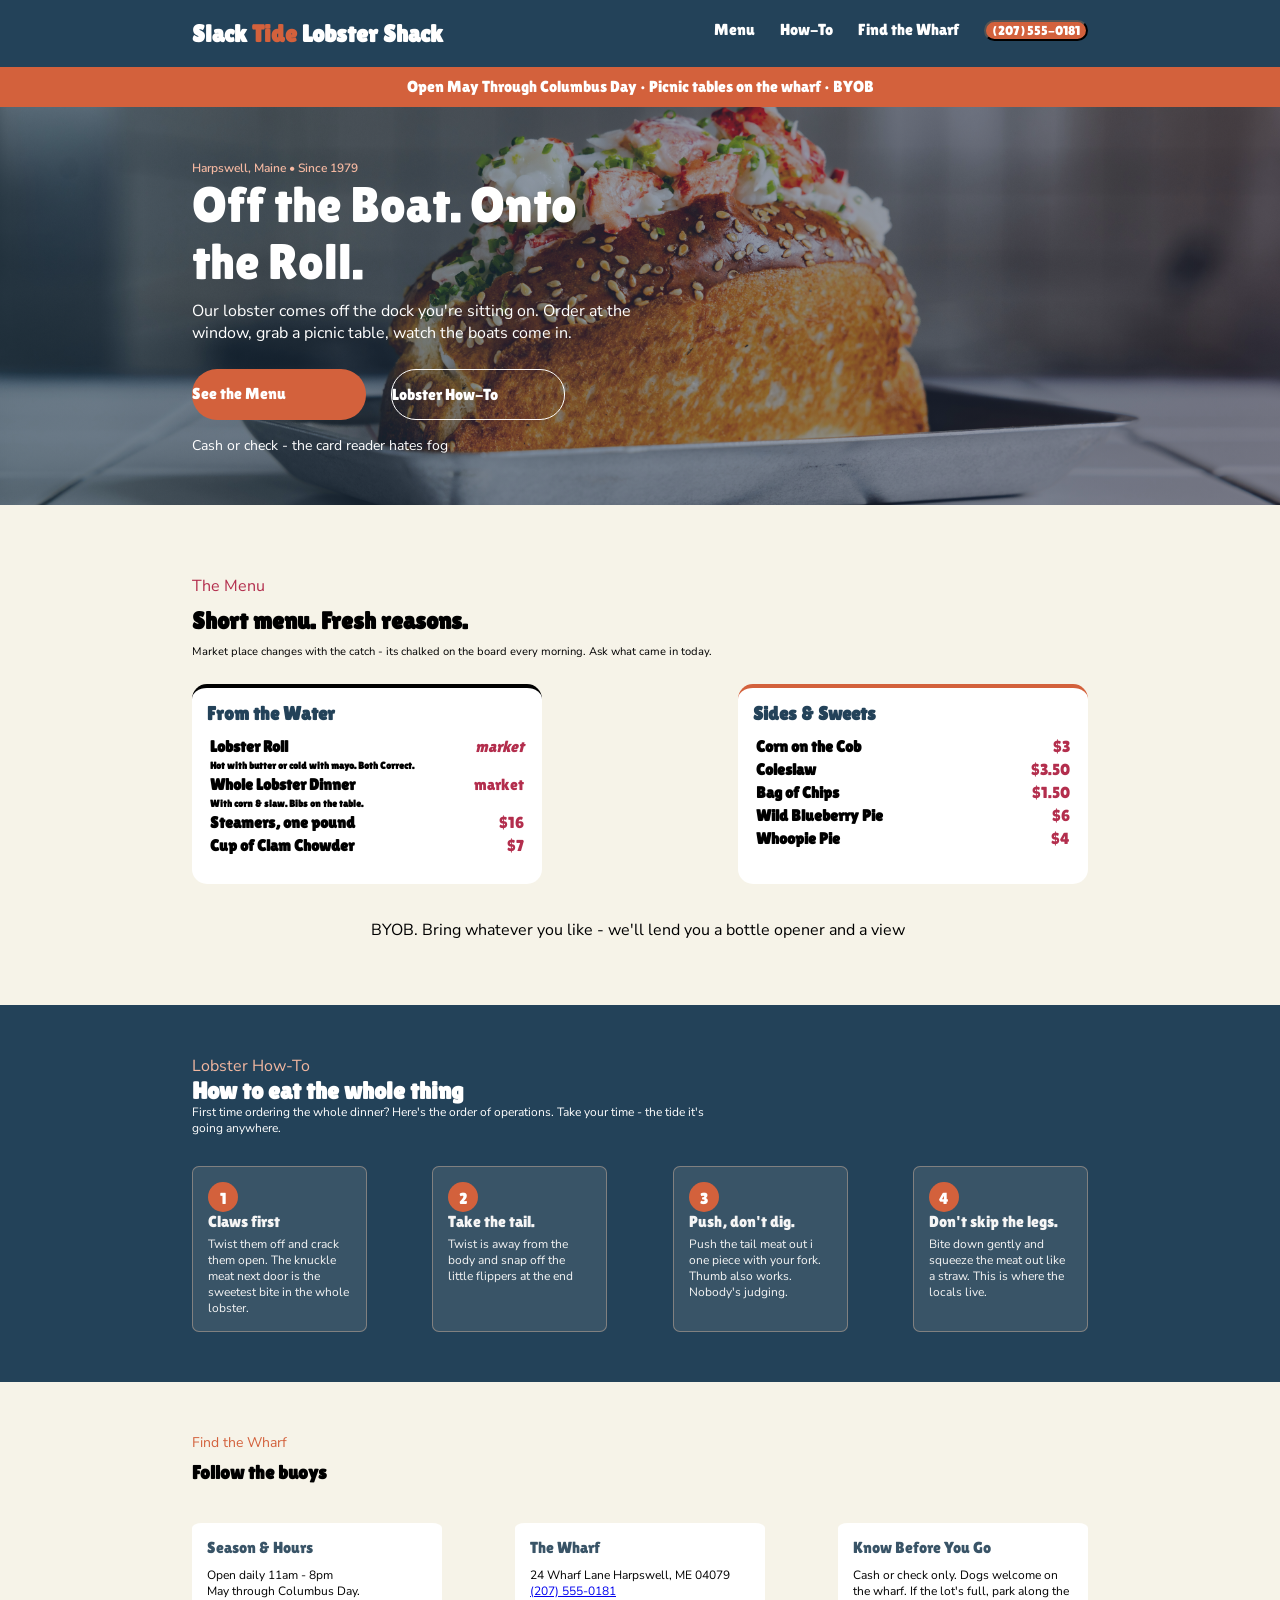
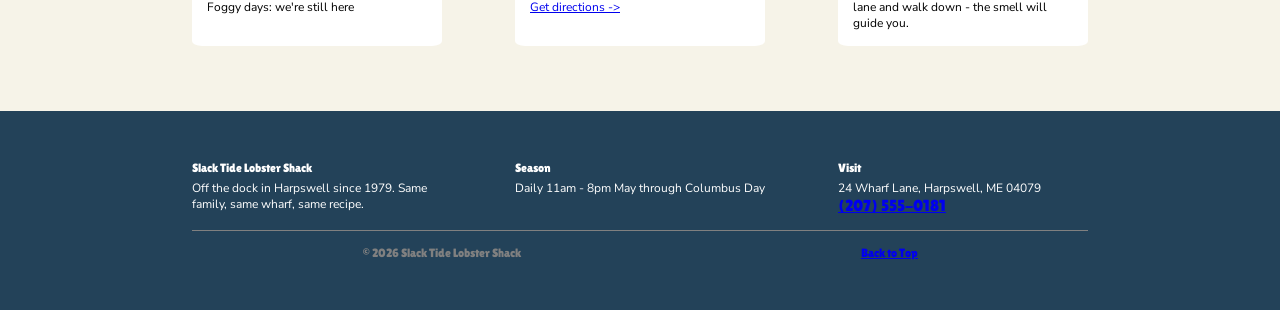
==== Projects/maine-lobster/maine-lobster.html @ f3b5e9ee "Porfolio files for netlify" ====
<!DOCTYPE html>
<html lang="en">
    <head>
        <meta charset="UTF-8">
        <meta name="viewport" content="width=device-width, initial-scale=1.0">
        <title>Slack Tide Lobster Shack</title>
        <link rel="stylesheet" href="maine-lobster.css">
        <link rel="preconnect" href="https://fonts.googleapis.com">
        <link rel="preconnect" href="https://fonts.gstatic.com" crossorigin>
        <link href="https://fonts.googleapis.com/css2?family=Lilita+One&family=Nunito:ital,wght@0,200..1000;1,200..1000&family=Oswald:wght@200..700&family=Roboto:ital,wght@0,100..900;1,100..900&family=Source+Sans+3:ital,wght@0,200..900;1,200..900&family=Titan+One&display=swap" rel="stylesheet">
        <link href="https://fonts.googleapis.com/css2?family=Lilita+One&family=Nunito+Sans:ital,opsz,wght@0,6..12,200..1000;1,6..12,200..1000&family=Nunito:ital,wght@0,200..1000;1,200..1000&family=Oswald:wght@200..700&family=Roboto:ital,wght@0,100..900;1,100..900&family=Source+Sans+3:ital,wght@0,200..900;1,200..900&family=Titan+One&display=swap" rel="stylesheet">
    </head>
    <body>
        <header>
            <section>
                <h2>Slack <span>Tide</span> Lobster Shack</h2>
                <nav>
                    <ul>
                        <li><a href="#">Menu</a></li>
                        <li><a href="#">How-To</a></li>
                        <li><a href="#">Find the Wharf</a></li>
                        <button>(207) 555-0181</button>
                    </ul>
                </nav>
            </section>
        </header>
        <section class="schedule">
            <p>Open May Through Columbus Day • Picnic tables on the wharf • BYOB</p>
        </section>
        <section class="first_section">
            <span>Harpswell, Maine • Since 1979</span>
            <h1>Off the Boat. Onto the Roll.</h1>
            <p>Our lobster comes off the dock you're sitting on. Order at the window, grab a picnic table, watch the boats come in.</p>
            <section>
                <section id="menu-button">
                    <a href="#" class="btn-link">See the Menu</a>
                </section>
                <section id="how-to-button">
                    <a href="#" class="btn-link">Lobster How-To</a>
                </section>  
            </section>          
            <span>Cash or check - the card reader hates fog</span>
        </section>
        <section class="menu">
            <span>The Menu</span>
            <h2>Short menu. Fresh reasons.</h2>
            <p>Market place changes with the catch - its chalked on the board every morning. Ask what came in today.</p>
            <section class="food">
                <section class="water">
                    <h3>From the Water</h3>
                    <table class="main-table">
                        <tbody>
                            <tr>
                                <th scope="row">Lobster Roll</th>
                                <td class="market">market</td>
                            </tr>
                            <tr class="dinner-desc">
                                <th>Hot with butter or cold with mayo. Both Correct.</th>
                            </tr>
                            <tr>
                                <th scope="row">Whole Lobster Dinner</th>
                                <td>market</td>
                            </tr>
                            <tr class="dinner-desc">
                                <th>With corn & slaw. Bibs on the table.</th>
                            </tr>
                            <tr>
                                <th scope="row">Steamers, one pound</th>
                                <td>$16</td>
                            </tr>
                            <tr>
                                <th scope="row">Cup of Clam Chowder</th>
                                <td>$7</td>
                            </tr>
                        </tbody>
                    </table>
                </section>
                <section class="sides">
                    <h3>Sides & Sweets</h3>
                    <table class="sides-table">
                        <tbody>
                            <tr>
                                <th scope="row">Corn on the Cob</th>
                                <td>$3</td>
                            </tr>
                            <tr>
                                <th scope="row">Coleslaw</th>
                                <td>$3.50</td>
                            </tr>
                            <tr>
                                <th scope="row">Bag of Chips</th>
                                <td>$1.50</td>
                            </tr>
                            <tr>
                                <th scope="row">Wild Blueberry Pie</th>
                                <td>$6</td>
                            </tr>
                            <tr>
                                <th scope="row">Whoopie Pie</th>
                                <td>$4</td>
                            </tr>
                        </tbody>
                    </table>
                </section>
            </section>
            <p>BYOB. Bring whatever you like - we'll lend you a bottle opener and a view</p>
        </section>
        <section class="how-to">
            <span>Lobster How-To</span>
            <h2>How to eat the whole thing</h2>
            <p id="first-time">First time ordering the whole dinner? Here's the order of operations. Take your time - the tide it's going anywhere.</p>
            <section class="steps">
                <section class="steps-box">
                    <section class="number">1</section>
                    <span>Claws first</span>
                    <p>Twist them off and crack them open. The knuckle meat next door is the sweetest bite in the whole lobster.</p>
                </section>
                <section class="steps-box">
                    <section class="number">2</section>
                    <span>Take the tail.</span>
                    <p>Twist is away from the body and snap off the little flippers at the end</p>
                </section>
                <section class="steps-box">
                    <section class="number">3</section>
                    <span>Push, don't dig.</span>
                    <p>Push the tail meat out i one piece with your fork. Thumb also works. Nobody's judging.</p>
                </section>
                <section class="steps-box">
                    <section class="number">4</section>
                    <span>Don't skip the legs.</span>
                    <p>Bite down gently and squeeze the meat out like a straw. This is where the locals live.</p>
                </section>
            </section>
        </section>
        <section class="find-us">
            <span id="find-wharf">Find the Wharf</span>
            <h3>Follow the buoys</h3>
            <section class="info">
                <section>
                    <span class="first-line">Season & Hours</span>
                    <span class="details">Open daily 11am - 8pm</span>
                    <span class="details">May through Columbus Day.</span>
                    <span class="details">Foggy days: we're still here</span>
                </section>
                <section id="wharf">
                    <span class="first-line">The Wharf</span>
                    <span class="details">24 Wharf Lane Harpswell, ME 04079</span>
                    <a href="tel:+12075550181" class="details">(207) 555-0181</a>
                    <a href="#" class="details">Get directions -></a>
                </section>
                <section>
                    <span class="first-line">Know Before You Go</span>
                    <p class="details">Cash or check only. Dogs welcome on the wharf. If the lot's full, park along the lane and walk down - the smell will guide you.</p>
                </section>
            </section>
        </section>
        <footer>
            <section class="footer-top">
                <section>
                    <span>Slack Tide Lobster Shack</span>
                    <p>Off the dock in Harpswell since 1979. Same family, same wharf, same recipe.</p>
                </section>
                <section>
                    <span>Season</span>
                    <span>Daily 11am - 8pm May through Columbus Day</span>
                </section>
                <section>
                    <span>Visit</span>
                    <p>24 Wharf Lane, Harpswell, ME 04079</p>
                    <a href="tel:+12075550181">(207) 555-0181</a>
                </section>
            </section>
            <section class="footer-bottom">
                <span>© 2026 Slack Tide Lobster Shack</span>
                <a href="#">Back to Top </a>
            </section>
        </footer>
    </body>
</html>
---- Projects/maine-lobster/maine-lobster.css ----
*{
    box-sizing: border-box;
    margin: 0;
    font-family: Lilita One, Nunito Sans;
    /* background: rgb(243, 248, 244); */
}

header section{
    background: rgb(35, 66, 89);
    /* border: 1px solid black; */
    display: flex;
    justify-content: space-between;
    padding: 20px;
    color: white;
    padding-left: 15%;
    padding-right: 15%;
    gap: 30px;
}

header section span{
    color: rgb(211, 97, 60);
    font-size: 13;
}

header nav ul{
    display: flex;
    gap: 25px;
    list-style: none;
}

header nav ul a{
    text-decoration: none;
}

header h2, header nav{
    /* border: 1px solid black; */
    /* align-items: center; */
    /* justify-content: center; */
}

header nav ul a{
    text-decoration: none;
    color: white;
}

header nav button{
    background: rgb(211, 97, 60);
    border-radius: 25px;
    color: white;
}


.schedule{
    background: rgb(211, 97, 60);
    height: 40px;
    text-align: center;
    justify-content: center;
    color: white;
    padding-top: 10px;
}

.first_section{
    /* border: 1px solid black; */
    height: auto;
    padding-left: 15%;
    padding-top: 50px;
    padding-bottom: 50px;
    background-image: linear-gradient(to right, rgba(35, 66, 89, 0.5), rgba(42, 44, 69, 0.5)), url('lobster-roll.jpg');
    background-size: cover;
    background-position: center;
    
}

.first_section span:first-child{
    color: rgb(244, 184, 161);
    font-family: Nunito Sans;
    font-weight: 600;
    font-size: 12px;
}

.first_section h1{
    color:white;
    width: 40%;
    font-size: 50px;
    font-weight: 100;
}

.first_section p{
    color: white;
    width: 45%;
    font-family: Nunito Sans;
    /* font-weight: 100; */
    font-size: 16px;
    padding: 10px 0px;
}

.first_section section{
    display: flex;
    /* border: 1px solid black; */
    width: 40%;
    padding: 15px 0px;
    border-radius: 25px;
    justify-content: flex-start;
    gap: 25px;
}

.first_section span:last-child{
    color: white;
    font-family: Nunito Sans;
    font-size: 14px;
}

.first_section a{
    text-decoration: none;
    color: white
}

#how-to-button{
    border: 1px solid white;
}

#menu-button{
    background-color: rgb(211, 97, 60);
}

.first_section h1, .first_section span, .first_section p, .first_section a{
    /* width: 50%; */
    /* border: 1px, solid, black; */
}

.menu{
    background: rgb(246, 243, 232);
    padding-left: 15%;
    padding-right: 15%;
    padding-bottom: 25px;
    height: 500px;
    padding-top: 70px;
}

.menu span, .menu h2, .menu p{
    padding-right: 40%;
    padding-top: 10px;
}

.menu span, .menu p{
    font-family: Nunito Sans;
}


.food{
    /* border: 1px solid black; */
    display: flex;
    flex-wrap: wrap;
    justify-content: space-between;
}

.water, .sides{
    /* border: 1px solid black; */
    /* border-radius: 4%; */
    border-radius: 15px;
    border-top: 4px solid black;
    height: 200px;
    width: 350px;
    background: white;
    margin: 25px 0px;
    padding: 15px;
    /* border-collapse: collapse; */
}

.sides{
    border-color: rgb(211, 97, 60);
}

.water h3, .sides h3{
    color: rgb(35, 66, 89)
}

td{
    color: rgb(179, 46, 77);
}

.market{
    font-style: italic;
}

.main-table, .sides-table{
        /* border: 1px solid black; */
        padding-top: 10px;
        width: 100%;
}

.dinner-desc{
    font-size: 10px;
    font-family: Nunito Sans;
}

.water th, .sides th{
    /* border: 1px solid black; */
    text-align: left;
}

.water td, .sides td{
    text-align: right;
    /* border: 1px solid black; */

}

.menu span{
    color: rgb(179, 46, 77);
}

.menu p:first-of-type{
    font-size: 11px;
}

.menu p:last-child{
    text-align: center;
    /* justify-content: center; */
    padding-right: 5px;
}

.how-to{
    background: rgb(35, 66, 89);
    height: auto;
    padding: 50px 15%;
}

.how-to span:first-child{
    color: rgb(242, 183, 160);
    font-family: Nunito Sans;
}

.how-to h2, #first-time{
    color:white;
}

#first-time{
    width: 60%;
    font-size: 12px;
    font-family: Nunito Sans;
    padding-bottom: 30px;
}


.steps{
    display: flex;
    flex-wrap: wrap;
    justify-content: space-between;
    gap: 10px;
}

.steps-box{
    border: 1px solid grey;
    width: 175px;
    height: auto;
    border-radius: 4%;
    padding: 15px;
    color: whitesmoke;
    background: rgb(57, 84, 103) ;
}

.steps-box p{
    font-size: 12px;
    padding-top: 5px;
    font-family: Nunito Sans;
}


.number{
    background: rgb(211, 97, 60);
    border-radius: 50%;
    height: 30px;
    width: 30px;
    color: white;
    padding: 7px;
    text-align: center;
    justify-content: center;
}

.find-us{
    background: rgb(246, 243, 232);
    height: auto;
    padding: 50px 15%;
}

#find-wharf{
    color: rgb(211, 97, 60);
    font-size: 14px;
    font-family: Nunito Sans;
}

.find-us h3{
    padding-top: 10px;
    padding-bottom: 25px;
}

.details{
    font-family: Nunito Sans;
    font-size: 12px;
}


.info{
    display:flex;
    flex-wrap: wrap;
    justify-content: space-between;
    padding: 15px 0;
    gap: 10px
}

.first-line{
    color: rgb(57, 84, 103);
    padding-bottom: 10px;
}

.info section{
    /* border: 1px, solid black; */
    background: white;
    border-radius: 4%;
    width: 250px;
    padding: 15px;
    display: flex;
    flex-direction: column;
}

footer{
    background: rgb(35, 66, 89);
    padding: 50px 15%;
    height: auto;
    /* justify-content: center; */
    /* align-items: center; */
}

.footer-top{
    display: flex;
    justify-content: space-between;
    border-bottom: 1px solid grey;
}

.footer-top section{
    /* border: 1px solid black; */
    width: 250px;
    display: flex;
    flex-direction: column;
    padding-bottom: 15px;
}

.footer-top section span:first-child{
    color: white;
    font-size: 12px;
    padding-bottom: 5px;
}

.footer-top p, .footer-top span:nth-child(2){
    font-family: Nunito Sans;
    font-size: 12px;
    color: white;
}

.footer-bottom{
    padding-top: 15px;
    display: flex;
    justify-content: space-around;
    color: grey;
    font-family: Nunito Sans;
    font-size: 12px;
    /* align-items: left; */
}

@media (max-width: 1200px){
    .menu{
        height: auto;
        
    }

    .first_section section{
        width: auto;
        padding: 15px 10px;
    }
}

@media (max-width: 1100px){
    .info, .footer-top{
        display:flex;
        flex-direction: column;
        gap: 10px;
    }


}

@media (max-width: 950px){

    header section{
        display: flex;
        flex-direction: column;
    }

    header section ul{
        display: flex;
        padding-left: 0px;
        
    }
}
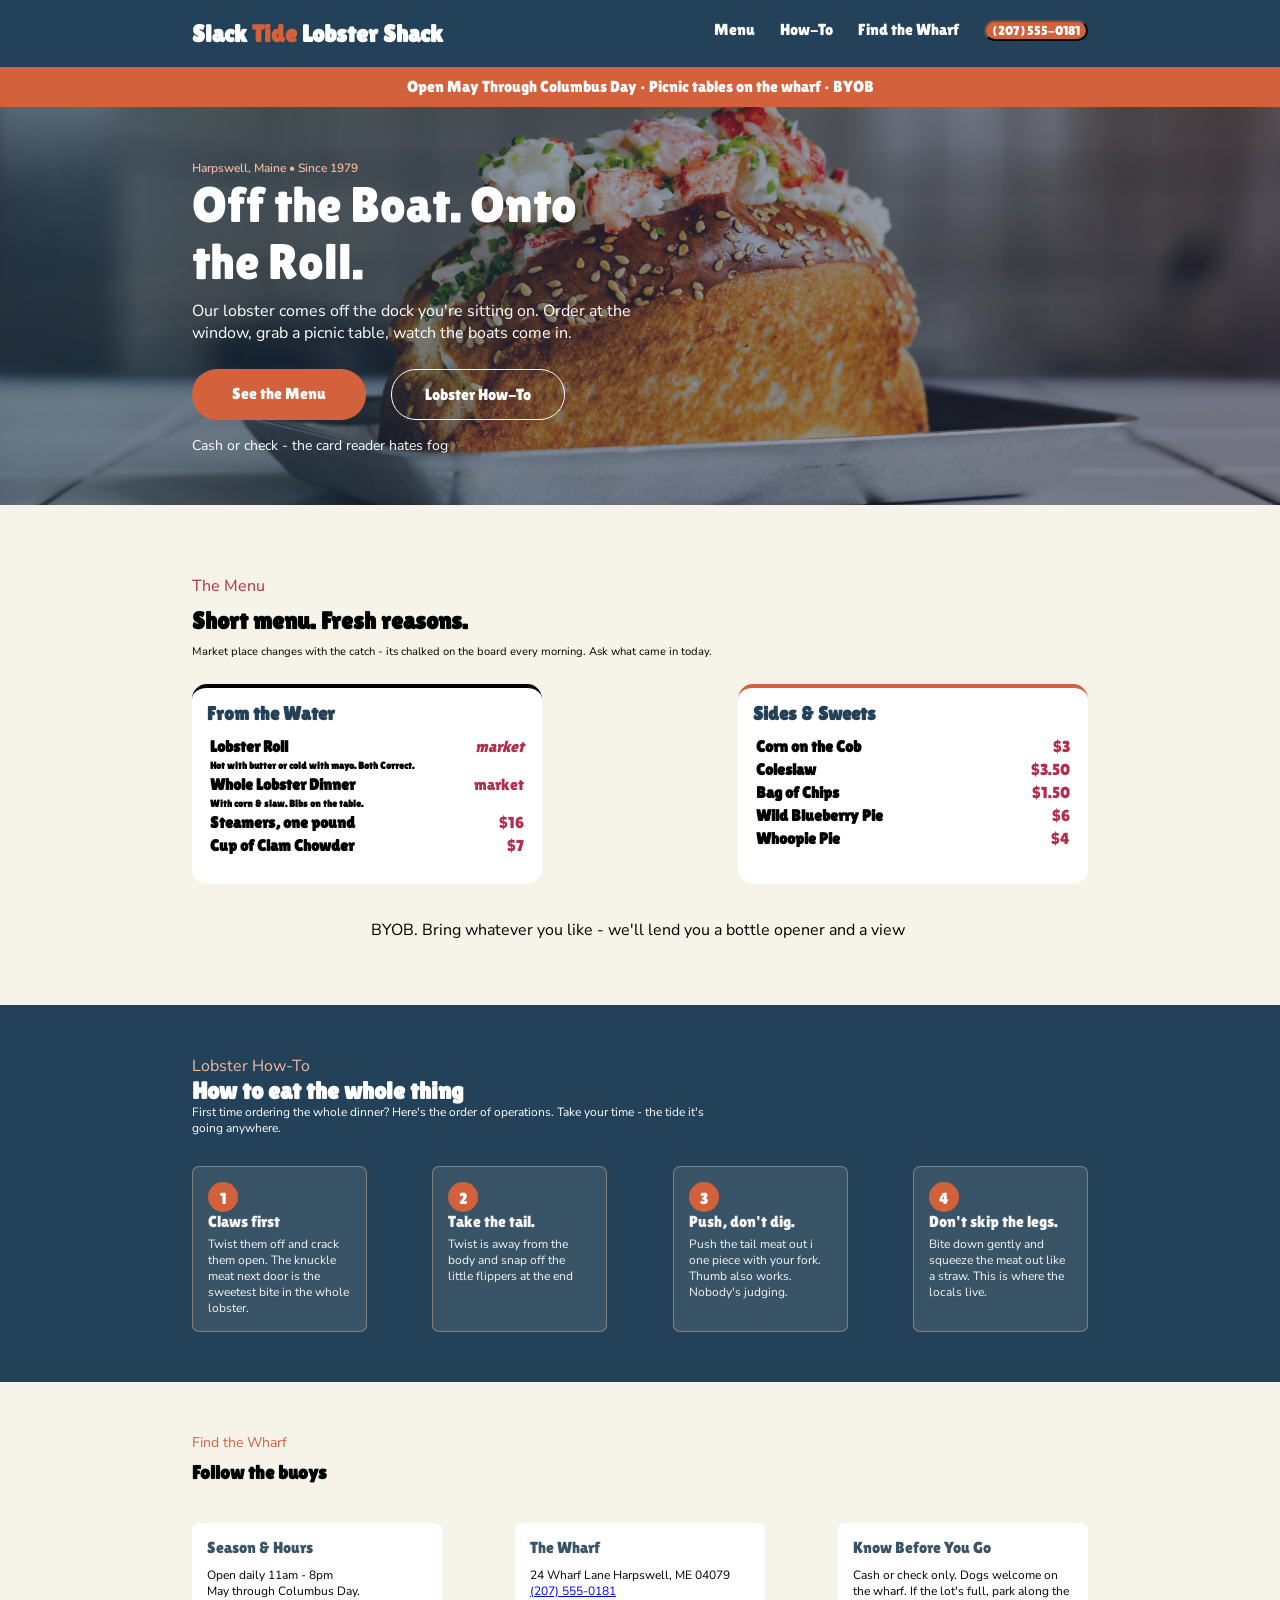
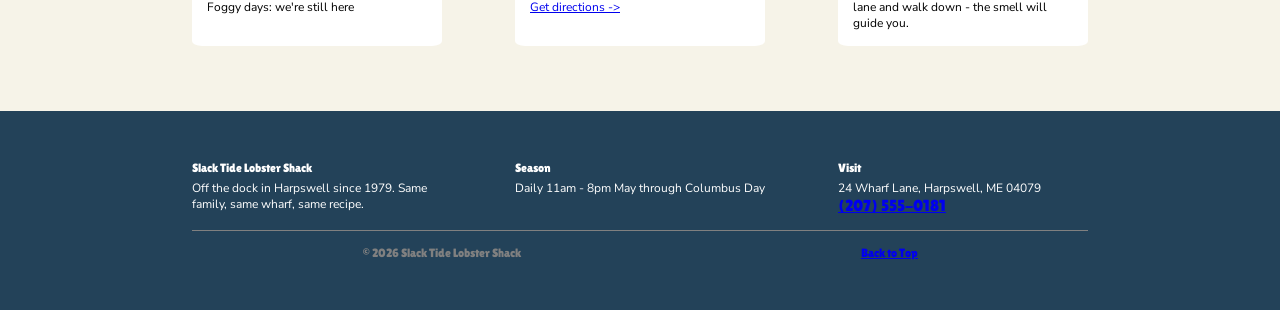
==== commit 3f752884: "Updates portfolio site (port2) and project sites" ====
--- a/Projects/maine-lobster/maine-lobster.html
+++ b/Projects/maine-lobster/maine-lobster.html
@@ -16,10 +16,10 @@
                 <h2>Slack <span>Tide</span> Lobster Shack</h2>
                 <nav>
                     <ul>
-                        <li><a href="#">Menu</a></li>
-                        <li><a href="#">How-To</a></li>
-                        <li><a href="#">Find the Wharf</a></li>
-                        <button>(207) 555-0181</button>
+                        <li><a href="#menu-section">Menu</a></li>
+                        <li><a href="#how-to-eat">How-To</a></li>
+                        <li><a href="#location">Find the Wharf</a></li>
+                        <button><a href="tel:+12075550181">(207) 555-0181</a></button>
                     </ul>
                 </nav>
             </section>
@@ -33,15 +33,15 @@
             <p>Our lobster comes off the dock you're sitting on. Order at the window, grab a picnic table, watch the boats come in.</p>
             <section>
                 <section id="menu-button">
-                    <a href="#" class="btn-link">See the Menu</a>
+                    <a href="#menu-section" class="btn-link">See the Menu</a>
                 </section>
                 <section id="how-to-button">
-                    <a href="#" class="btn-link">Lobster How-To</a>
+                    <a href="#how-to-eat" class="btn-link">Lobster How-To</a>
                 </section>  
             </section>          
             <span>Cash or check - the card reader hates fog</span>
         </section>
-        <section class="menu">
+        <section class="menu" id="menu-section">
             <span>The Menu</span>
             <h2>Short menu. Fresh reasons.</h2>
             <p>Market place changes with the catch - its chalked on the board every morning. Ask what came in today.</p>
@@ -105,7 +105,7 @@
             </section>
             <p>BYOB. Bring whatever you like - we'll lend you a bottle opener and a view</p>
         </section>
-        <section class="how-to">
+        <section class="how-to" id="how-to-eat">
             <span>Lobster How-To</span>
             <h2>How to eat the whole thing</h2>
             <p id="first-time">First time ordering the whole dinner? Here's the order of operations. Take your time - the tide it's going anywhere.</p>
@@ -132,7 +132,7 @@
                 </section>
             </section>
         </section>
-        <section class="find-us">
+        <section class="find-us" id="location">
             <span id="find-wharf">Find the Wharf</span>
             <h3>Follow the buoys</h3>
             <section class="info">
--- a/Projects/maine-lobster/maine-lobster.css
+++ b/Projects/maine-lobster/maine-lobster.css
@@ -112,15 +112,17 @@
 
 .first_section a{
     text-decoration: none;
-    color: white
+    color: white;
 }
 
 #how-to-button{
+    justify-content: center;
     border: 1px solid white;
 }
 
 #menu-button{
     background-color: rgb(211, 97, 60);
+    justify-content: center;
 }
 
 .first_section h1, .first_section span, .first_section p, .first_section a{
@@ -401,4 +403,40 @@
         padding-left: 0px;
         
     }
-}+}
+
+@media (max-width: 600px){
+    .schedule {
+        height:auto;
+        min-height: 40px;
+        padding-bottom: 10px;
+    }
+
+    .first_section h1{
+        width: 90%;
+        font-size: 32px;
+    }
+
+    .first_section p{
+        width: 90%;
+    }
+
+    .menu span, .menu h2, .menu p{
+        padding-right: 5%;
+    }
+
+    .water, .sides{
+        width: 100%;
+        height: auto;
+    }
+
+    #first-time{
+        width: 90%;
+    }
+
+    header section{
+        padding-left: 5%;
+        padding-right: 5%;
+        gap: 15px
+    }
+}
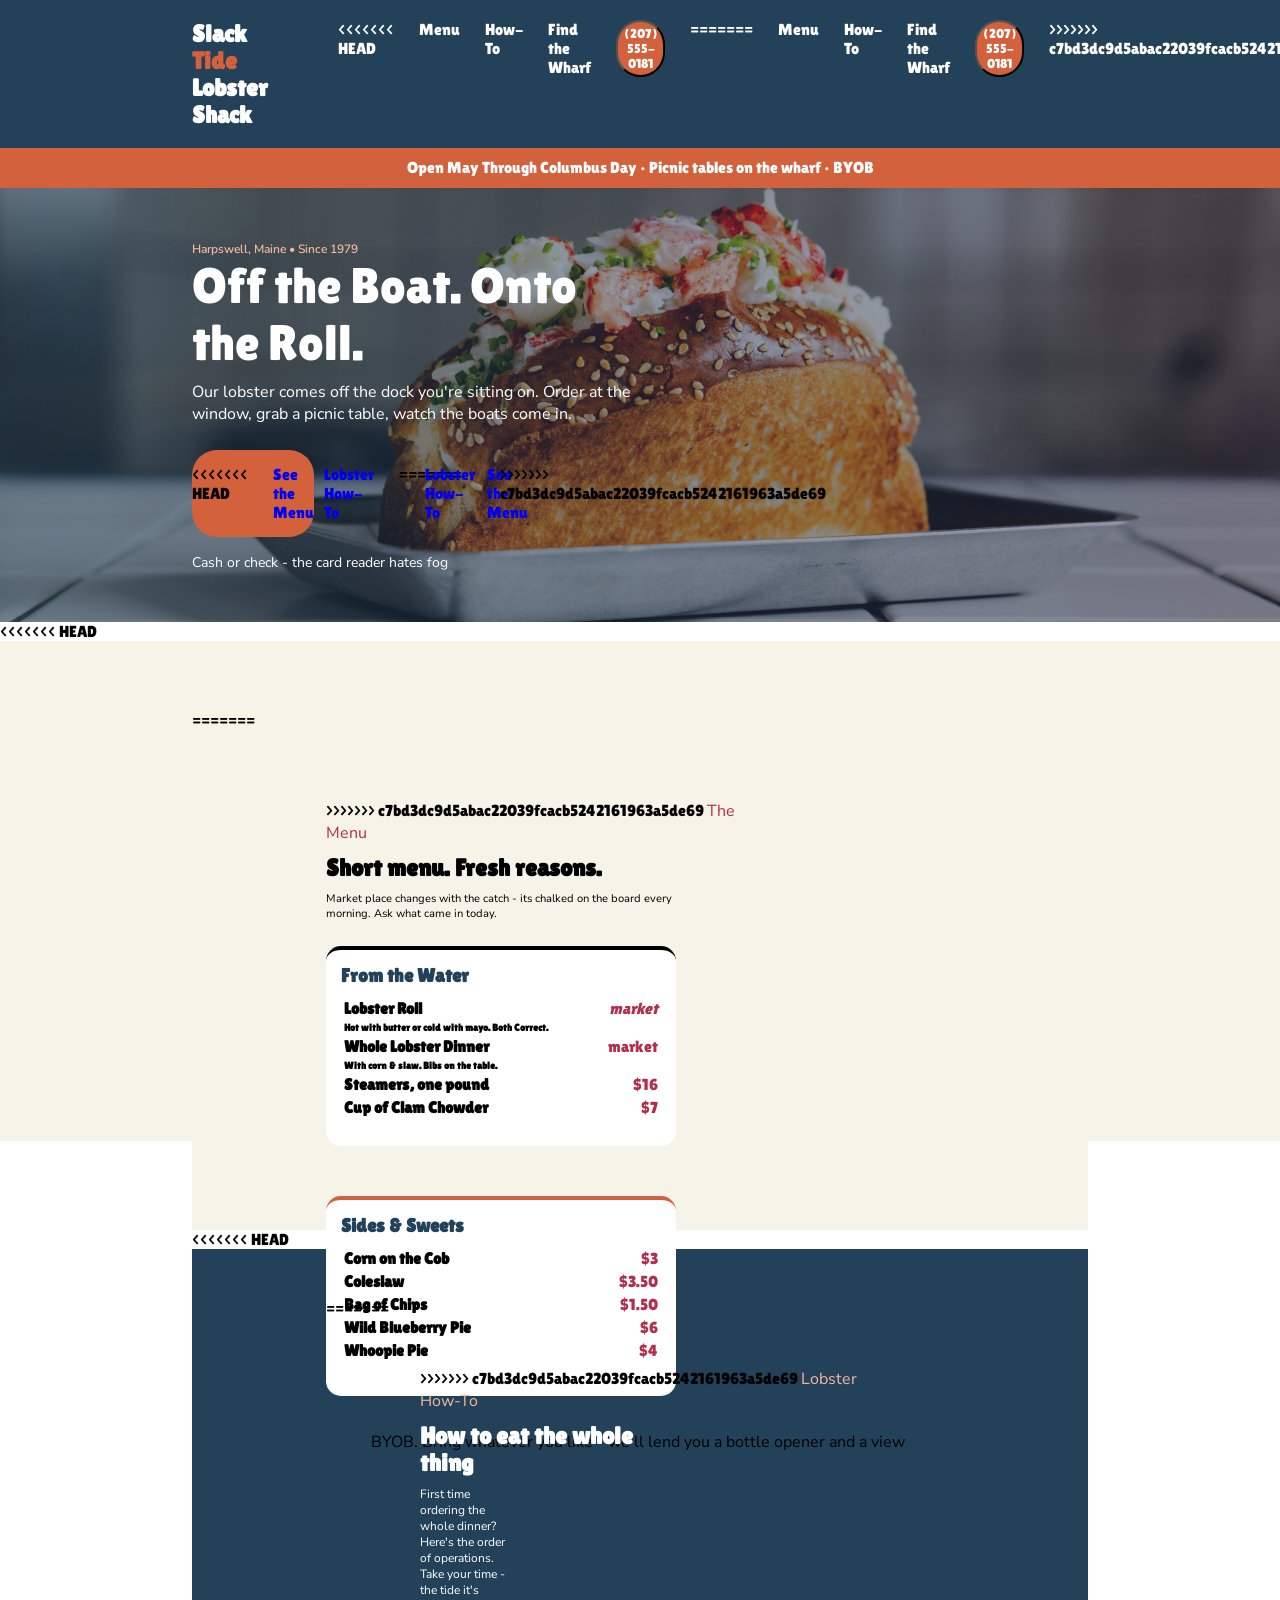
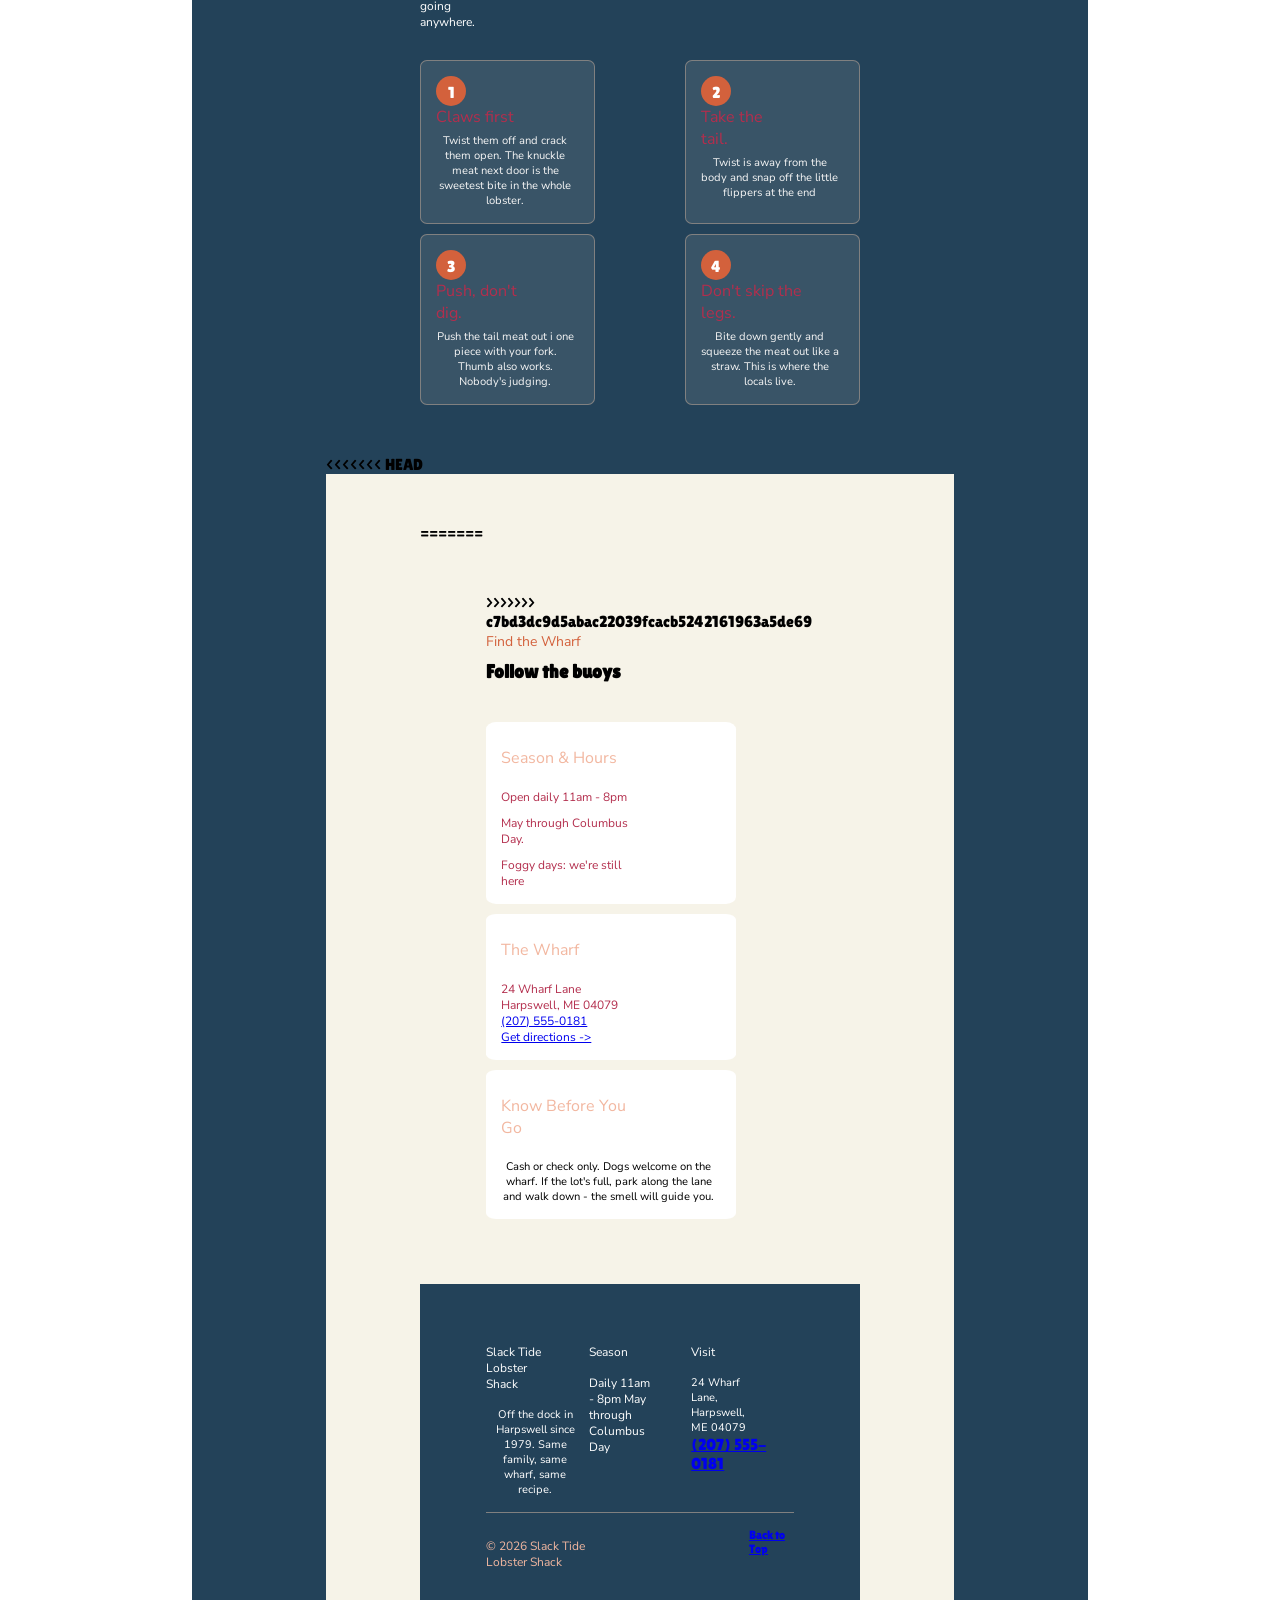
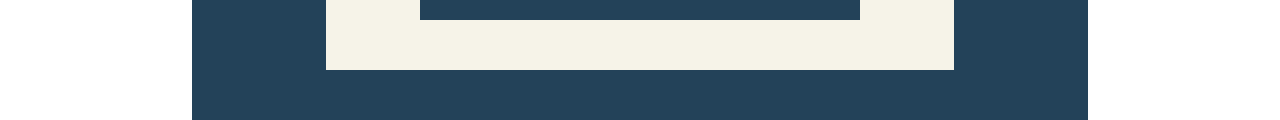
==== commit a9d8fb30: "resolve merge conflicts" ====
--- a/Projects/maine-lobster/maine-lobster.html
+++ b/Projects/maine-lobster/maine-lobster.html
@@ -16,10 +16,17 @@
                 <h2>Slack <span>Tide</span> Lobster Shack</h2>
                 <nav>
                     <ul>
+<<<<<<< HEAD
                         <li><a href="#menu-section">Menu</a></li>
                         <li><a href="#how-to-eat">How-To</a></li>
                         <li><a href="#location">Find the Wharf</a></li>
                         <button><a href="tel:+12075550181">(207) 555-0181</a></button>
+=======
+                        <li><a href="#">Menu</a></li>
+                        <li><a href="#">How-To</a></li>
+                        <li><a href="#">Find the Wharf</a></li>
+                        <button>(207) 555-0181</button>
+>>>>>>> c7bd3dc9d5abac22039fcacb5242161963a5de69
                     </ul>
                 </nav>
             </section>
@@ -33,15 +40,26 @@
             <p>Our lobster comes off the dock you're sitting on. Order at the window, grab a picnic table, watch the boats come in.</p>
             <section>
                 <section id="menu-button">
+<<<<<<< HEAD
                     <a href="#menu-section" class="btn-link">See the Menu</a>
                 </section>
                 <section id="how-to-button">
                     <a href="#how-to-eat" class="btn-link">Lobster How-To</a>
+=======
+                    <a href="#" class="btn-link">See the Menu</a>
+                </section>
+                <section id="how-to-button">
+                    <a href="#" class="btn-link">Lobster How-To</a>
+>>>>>>> c7bd3dc9d5abac22039fcacb5242161963a5de69
                 </section>  
             </section>          
             <span>Cash or check - the card reader hates fog</span>
         </section>
+<<<<<<< HEAD
         <section class="menu" id="menu-section">
+=======
+        <section class="menu">
+>>>>>>> c7bd3dc9d5abac22039fcacb5242161963a5de69
             <span>The Menu</span>
             <h2>Short menu. Fresh reasons.</h2>
             <p>Market place changes with the catch - its chalked on the board every morning. Ask what came in today.</p>
@@ -105,7 +123,11 @@
             </section>
             <p>BYOB. Bring whatever you like - we'll lend you a bottle opener and a view</p>
         </section>
+<<<<<<< HEAD
         <section class="how-to" id="how-to-eat">
+=======
+        <section class="how-to">
+>>>>>>> c7bd3dc9d5abac22039fcacb5242161963a5de69
             <span>Lobster How-To</span>
             <h2>How to eat the whole thing</h2>
             <p id="first-time">First time ordering the whole dinner? Here's the order of operations. Take your time - the tide it's going anywhere.</p>
@@ -132,7 +154,11 @@
                 </section>
             </section>
         </section>
+<<<<<<< HEAD
         <section class="find-us" id="location">
+=======
+        <section class="find-us">
+>>>>>>> c7bd3dc9d5abac22039fcacb5242161963a5de69
             <span id="find-wharf">Find the Wharf</span>
             <h3>Follow the buoys</h3>
             <section class="info">
--- a/Projects/maine-lobster/maine-lobster.css
+++ b/Projects/maine-lobster/maine-lobster.css
@@ -112,17 +112,27 @@
 
 .first_section a{
     text-decoration: none;
+<<<<<<< HEAD
     color: white;
 }
 
 #how-to-button{
     justify-content: center;
+=======
+    color: white
+}
+
+#how-to-button{
+>>>>>>> c7bd3dc9d5abac22039fcacb5242161963a5de69
     border: 1px solid white;
 }
 
 #menu-button{
     background-color: rgb(211, 97, 60);
+<<<<<<< HEAD
     justify-content: center;
+=======
+>>>>>>> c7bd3dc9d5abac22039fcacb5242161963a5de69
 }
 
 .first_section h1, .first_section span, .first_section p, .first_section a{
@@ -403,6 +413,7 @@
         padding-left: 0px;
         
     }
+<<<<<<< HEAD
 }
 
 @media (max-width: 600px){
@@ -440,3 +451,6 @@
         gap: 15px
     }
 }
+=======
+}
+>>>>>>> c7bd3dc9d5abac22039fcacb5242161963a5de69
